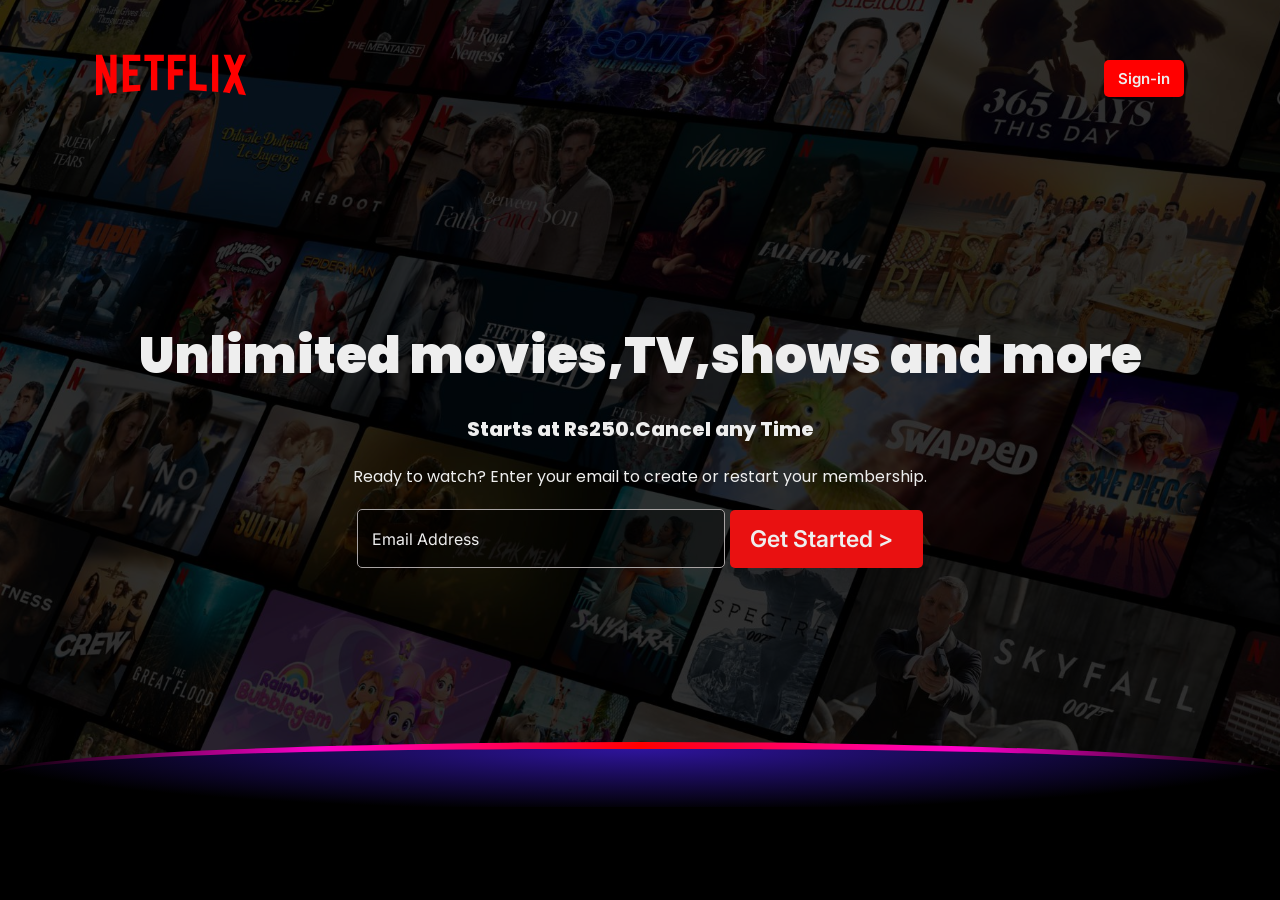
==== index.html @ f0ff2ee6 "Rename Index.html to index.html" ====
<!doctype html>
<html lang="en">
  <head>
    <meta charset="UTF-8" />
    <meta name="viewport" content="width=device-width, initial-scale=1.0" />
    <title>Netflix</title>
    <link rel="stylesheet" href="Netflix.css" />
  </head>
  <body>
    <div class="top">
      <nav>
        <span class="img"><img src="Assets/logo.svg" alt="logo" /></span>
        <button class="sign-in">Sign-in</button>
      </nav>

      <div class="box"></div>

      <div class="hero">
        <span>Unlimited movies,TV,shows and more</span>
        <span>Starts at Rs250.Cancel any Time</span>
        <span
          >Ready to watch? Enter your email to create or restart your
          membership.</span
        >

        <div class="email-signup">
          <input
            type="email"
            name="email"
            id="email"
            placeholder=""
            autocomplete="off"
          />
          <label for="email">Email Address</label>
          <button class="get-started">Get Started ></button>
        </div>
      </div>

      <div class="separation">
        <div class="curve-out"></div>
      </div>
<main>
  <header>
    
  </header>
</main>
    </div>
  </body>
</html>
---- Netflix.css ----
@import url("https://fonts.googleapis.com/css2?family=Google+Sans:ital,opsz,wght@0,17..18,400..700;1,17..18,400..700&family=Inter:ital,opsz,wght@0,14..32,100..900;1,14..32,100..900&family=Lobster&family=Montserrat:ital,wght@0,100..900;1,100..900&family=Poppins:wght@700&display=swap");
* {
  margin: 0;
  padding: 0;
  font-family: "Poppins", sans-serif;
}
body {
  background-color: black;
  border-top-left-radius: 50%;
  border-top-right-radius: 50%;
}
.top {
  background-image: url(Assets/BG.jpg);
  background-size: max(1400px, 100vw);
  height: 85vh;
  position: relative;
  background-repeat: no-repeat;
  background-position: center center;
}
.top .box {
  opacity: 0.75;
  height: 100%;
  width: 100%;
  background-color: black;
  position: absolute;
  top: 0;
  z-index: 1;
}
nav {
  max-width: 85%;
  margin: auto;
  display: flex;
  align-items: center;
  justify-content: space-between;
}
span img {
  height: 150px;
  width: 150px;
  color: #ff202f;
  position: relative;
  z-index: 10;
}
nav .sign-in {
  color: #eee;
  font-family: sans-serif;
  padding: 9px 14px;
  font-size: 15px;
  font-weight: 600;
  border: none;
  outline: none;
  border-radius: 5px;
  background-color: red;
  cursor: pointer;
  z-index: 10;
  transition: all 0.5s ease;
  font-family: "Inter", sans-serif;
}
nav .sign-in:hover {
  background-color: rgb(201, 12, 12);
}
.hero {
  font-family: "Poppins", sans-serif;
  /* height: calc(100% - 160px); */
  height: 75%;
  display: flex;
  position: relative;
  justify-content: center;
  align-items: center;
  flex-direction: column;
  color: #eee;
  z-index: 10;
  gap: 20px;
}
.hero span:first-child {
  font-weight: 900;
  font-size: 50px;
}
.hero span:nth-child(2) {
  font-size: 20px;
  font-weight: 800;
}
.hero .email-signup {
  display: flex;
  align-items: center;
  position: relative;
}
.hero .email-signup input {
  border-radius: 5px;
  border: 1px solid #a8a3a3;
  color: #eee;
  padding: 23px 12px 18px 18px;
  width: 21rem;
  font-weight: 400;
  font-family: "Inter", sans-serif;
  background-color: rgba(0, 0, 0, 0.5);

  margin-right: 5px;
  transition: all 0.5s ease-in-out;
}
.hero .email-signup label {
  position: absolute;
  left: 0;
  left: 15px;
  top: 50%;
  font-weight: 400;
  font-family: "Inter", sans-serif;
  transform: translateY(-50%);
  color: #eee;
  transition: all 0.2s ease;
}
.hero .email-signup input:focus ~ label,
.hero .email-signup input:not(:placeholder-shown) ~ label {
  top: 8px;
  font-size: 12px;
  transform: translateY(0);
}
.hero .email-signup input:focus {
  outline: 2px solid #fff;
}

.hero .email-signup button {
  padding: 15px 30px 15px 20px;
  border-radius: 5px;
  font-size: 23px;
  font-weight: 600;
  font-family: "Inter", sans-serif;
  color: #eee;
  background-color: #e91111;
  border: none;
  outline: none;
  transition: all 0.1s ease-in-out;
  cursor: pointer;
}
.hero .email-signup button:hover {
  background-color: rgb(190, 12, 12);
}
.separation {
  position: absolute;
  top: 97%;
  z-index: 10;
  height: 4rem;
  width: 100%;
  background: linear-gradient(
    to left,
    black,
    rgb(255, 0, 204),
    red,
    rgb(255, 0, 204),
    black
  );
  border-top-left-radius: 60%;
  border-top-right-radius: 60%;
}
.separation .curve-out {
  height: 90%;
  width: 100%;
  position: absolute;
  background: radial-gradient(ellipse at 50% 0, #2e149c, black 75%);
  top: 11%;
  border-top-left-radius: 45%;
  border-top-right-radius: 45%;
}

@media (max-width: 460px) {
  nav {
    flex-wrap: wrap;
  }
  .hero span{
    text-align: center;
    flex-wrap: wrap;
    margin: auto;
  }
  .hero .email-signup {
    display: flex;
    flex-direction: column;
    justify-content: center;
    align-items: center;
    gap: 10px;
    flex-wrap: wrap;
  }
  .hero .email-signup label {
    position: absolute;
    top: 25%;
  }
  .hero span:first-child {
  font-weight: 900;
  font-size: 45px;
  text-align: center;
}
.hero span:nth-child(2) {
  font-size: 20px;
  font-weight: 800;
}
}
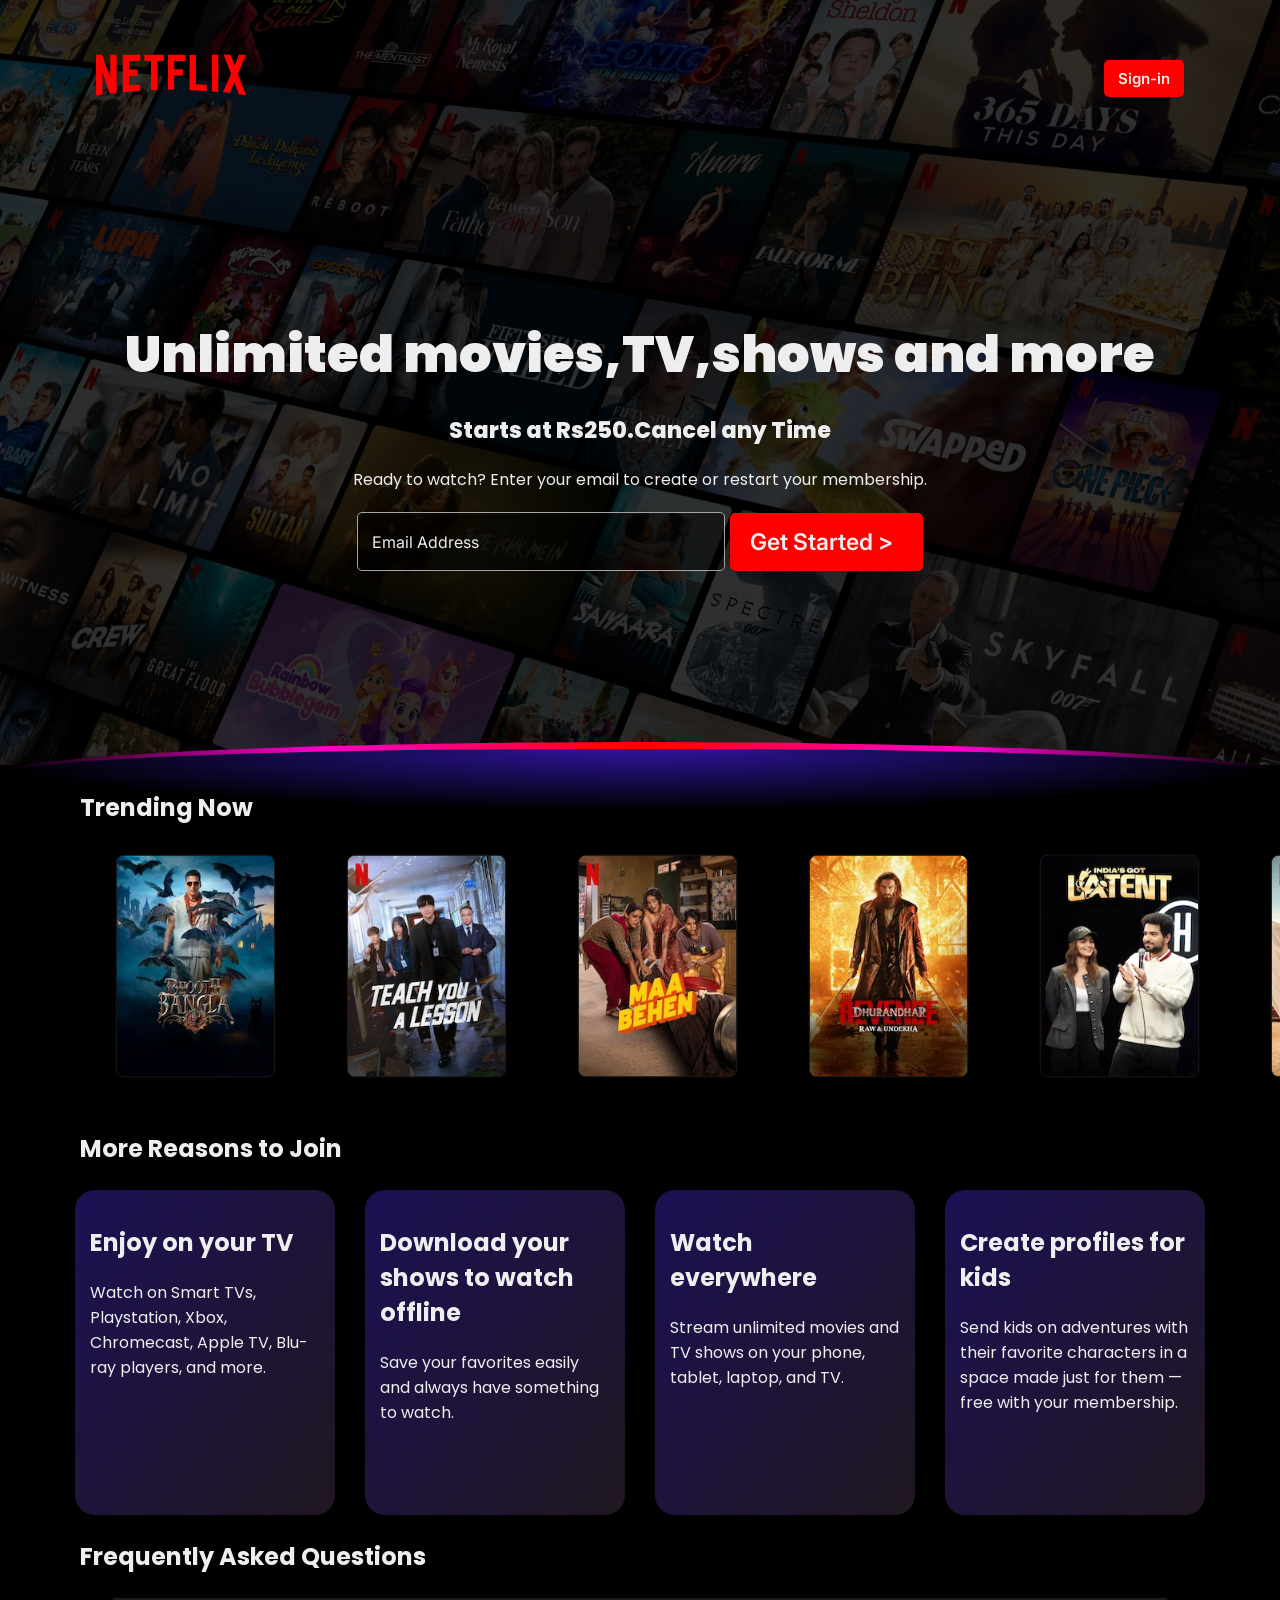
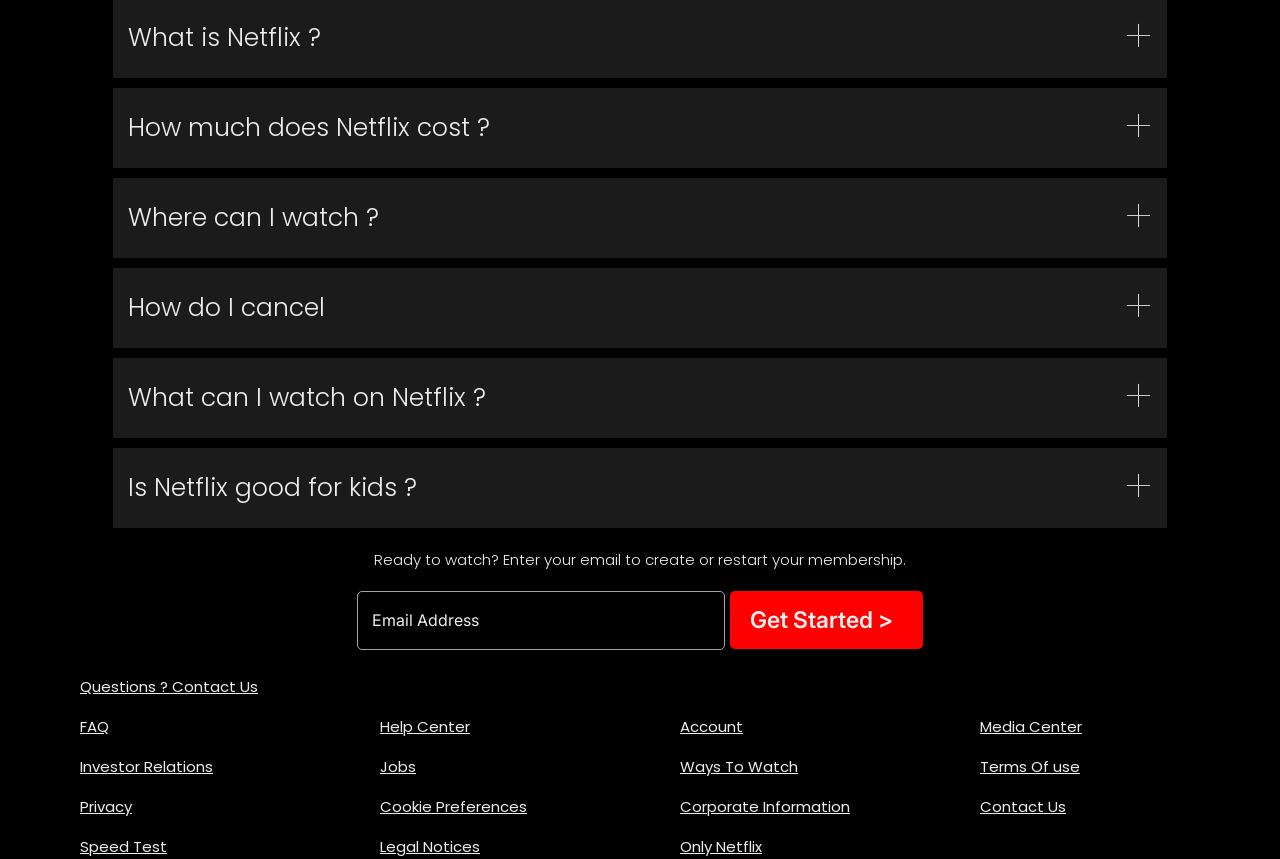
==== commit b66475f1: "Completed Netflix UI Clone" ====
--- a/index.html
+++ b/index.html
@@ -1,49 +1,144 @@
 <!doctype html>
 <html lang="en">
-  <head>
-    <meta charset="UTF-8" />
-    <meta name="viewport" content="width=device-width, initial-scale=1.0" />
-    <title>Netflix</title>
-    <link rel="stylesheet" href="Netflix.css" />
-  </head>
-  <body>
-    <div class="top">
-      <nav>
-        <span class="img"><img src="Assets/logo.svg" alt="logo" /></span>
-        <button class="sign-in">Sign-in</button>
-      </nav>
 
-      <div class="box"></div>
+<head>
+  <meta charset="UTF-8" />
+  <meta name="viewport" content="width=device-width, initial-scale=1.0" />
+  <title>Netflix</title>
+  <link rel="stylesheet" href="Netflix.css" />
+</head>
 
-      <div class="hero">
-        <span>Unlimited movies,TV,shows and more</span>
-        <span>Starts at Rs250.Cancel any Time</span>
-        <span
-          >Ready to watch? Enter your email to create or restart your
-          membership.</span
-        >
+<body>
+  <div class="top">
+    <nav>
+      <span class="logo"><img src="Assets/logo.svg" alt="logo" /></span>
+      <button class="sign-in">Sign-in</button>
+    </nav>
+
+    <div class="box"></div>
+
+    <div class="hero">
+      <span>Unlimited movies,TV,shows and more</span>
+      <span>Starts at Rs250.Cancel any Time</span>
+      <span>Ready to watch? Enter your email to create or restart your
+        membership.</span>
+
+      <div class="email-signup">
+        <input type="email" name="email" id="email" placeholder="" autocomplete="off" />
+        <label for="email">Email Address</label>
+        <button class="get-started">Get Started ></button>
+      </div>
+    </div>
+
+    <div class="separation">
+      <div class="curve-out"></div>
+    </div>
+    <main>
+      <section class="trending-section">
+        <h2> Trending Now</h2>
+        <div class="trending-movies">
+          <span> <img src="Assets/movie-img-1.webp" alt=""></span>
+          <span> <img src="Assets/movie-img-2.webp" alt=""></span>
+          <span> <img src="Assets/movie-img-3.webp" alt=""></span>
+          <span> <img src="Assets/movie-img-4.webp" alt=""></span>
+          <span> <img src="Assets/movie-img-5.webp" alt=""></span>
+          <span> <img src="Assets/movie-img-6.webp" alt=""></span>
+
+        </div>
+      </section>
+
+      <section class="RTJ">
+        <h2>More Reasons to Join</h2>
+        <div class="reasons-container">
+          <div class="Reasons">
+            <h2>Enjoy on your TV</h2>
+            <span>Watch on Smart TVs, Playstation, Xbox, Chromecast, Apple TV, Blu-ray players, and more. </span>
+          </div>
+          <div class="Reasons">
+            <h2>Download your shows to watch offline</h2>
+            <span>Save your favorites easily and always have something to watch. </span>
+          </div>
+          <div class="Reasons">
+            <h2>Watch everywhere</h2>
+            <span>Stream unlimited movies and TV shows on your phone, tablet, laptop, and TV. </span>
+          </div>
+          <div class="Reasons">
+            <h2>Create profiles for kids</h2>
+            <span>Send kids on adventures with their favorite characters in a space made just for them — free with your
+              membership. </span>
+          </div>
+      </section>
+      <section class="FAQ">
+        <h2>Frequently Asked Questions</h2>
+        <div class="FAQ-Container">
+          <div class="FAQ-Box">
+            <span>What is Netflix ?</span>
+            <span class="plus-icon"> + </span>
+          </div>
+          <div class="FAQ-Box">
+            <span>How much does Netflix cost ?</span>
+            <span class="plus-icon"> + </span>
+          </div>
+          <div class="FAQ-Box">
+            <span>Where can I watch ?</span>
+            <span class="plus-icon"> + </span>
+          </div>
+          <div class="FAQ-Box">
+            <span>How do I cancel</span>
+            <span class="plus-icon"> + </span>
+          </div>
+          <div class="FAQ-Box">
+            <span>What can I watch on Netflix ?</span>
+            <span class="plus-icon"> + </span>
+          </div>
+          <div class="FAQ-Box">
+            <span>Is Netflix good for kids ?</span>
+            <span class="plus-icon"> + </span>
+          </div>
+        </div>
+      </section>
+      <section class="hero hero-end">
+        <span>Ready to watch? Enter your email to create or restart your
+          membership.</span>
 
         <div class="email-signup">
-          <input
-            type="email"
-            name="email"
-            id="email"
-            placeholder=""
-            autocomplete="off"
-          />
+          <input type="email" name="email" id="email" placeholder="" autocomplete="off" />
           <label for="email">Email Address</label>
           <button class="get-started">Get Started ></button>
         </div>
+
+      </section>
+    </main>
+
+    <footer>
+      <a href="#">Questions ? Contact Us</a>
+      <div>
+        <ul>
+          <li><a href="#">FAQ</a></li>
+          <li><a href="#">Help Center</a></li>
+          <li><a href="#">Account</a></li>
+          <li><a href="#">Media Center</a></li>
+        </ul>
+        <ul>
+          <li><a href="#">Investor Relations</a></li>
+          <li><a href="#">Jobs</a></li>
+          <li><a href="#">Ways To Watch</a></li>
+          <li><a href="#">Terms Of use</a></li>
+        </ul>
+        <ul>
+          <li><a href="#">Privacy</a></li>
+          <li><a href="#">Cookie Preferences</a></li>
+          <li><a href="#">Corporate Information</a></li>
+          <li><a href="#">Contact Us</a></li>
+        </ul>
+        <ul>
+          <li><a href="#">Speed Test</a></li>
+          <li><a href="#">Legal Notices</a></li>
+          <li><a href="#">Only Netflix</a></li>
+        </ul>
       </div>
+    </footer>
 
-      <div class="separation">
-        <div class="curve-out"></div>
-      </div>
-<main>
-  <header>
-    
-  </header>
-</main>
-    </div>
-  </body>
-</html>
+</body>
+
+</html>
--- a/Netflix.css
+++ b/Netflix.css
@@ -1,22 +1,29 @@
-@import url("https://fonts.googleapis.com/css2?family=Google+Sans:ital,opsz,wght@0,17..18,400..700;1,17..18,400..700&family=Inter:ital,opsz,wght@0,14..32,100..900;1,14..32,100..900&family=Lobster&family=Montserrat:ital,wght@0,100..900;1,100..900&family=Poppins:wght@700&display=swap");
+@import url("https://fonts.googleapis.com/css2?family=Google+Sans:ital,opsz,wght@0,17..18,400..700;1,17..18,400..700&family=Inter:ital,opsz,wght@0,14..32,100..900;1,14..32,100..900&family=Lobster&family=Montserrat:ital,wght@0,100..900;1,100..900&family=Poppins:wght@300;400;500;600;700&display=swap");
+
+:root {
+  --primary-color: #eee;
+}
+
 * {
   margin: 0;
   padding: 0;
   font-family: "Poppins", sans-serif;
 }
+
 body {
   background-color: black;
-  border-top-left-radius: 50%;
-  border-top-right-radius: 50%;
-}
+}
+
 .top {
   background-image: url(Assets/BG.jpg);
-  background-size: max(1400px, 100vw);
-  height: 85vh;
+
+  background-size: cover;
+  height: max(85vh, 45vh);
   position: relative;
   background-repeat: no-repeat;
   background-position: center center;
 }
+
 .top .box {
   opacity: 0.75;
   height: 100%;
@@ -26,6 +33,7 @@
   top: 0;
   z-index: 1;
 }
+
 nav {
   max-width: 85%;
   margin: auto;
@@ -33,15 +41,17 @@
   align-items: center;
   justify-content: space-between;
 }
-span img {
+
+.logo img {
   height: 150px;
   width: 150px;
-  color: #ff202f;
+  color: red;
   position: relative;
   z-index: 10;
 }
+
 nav .sign-in {
-  color: #eee;
+  color: var(--primary-color);
   font-family: sans-serif;
   padding: 9px 14px;
   font-size: 15px;
@@ -55,15 +65,17 @@
   transition: all 0.5s ease;
   font-family: "Inter", sans-serif;
 }
+
 nav .sign-in:hover {
   background-color: rgb(201, 12, 12);
 }
+
 .hero {
   font-family: "Poppins", sans-serif;
-  /* height: calc(100% - 160px); */
   height: 75%;
   display: flex;
   position: relative;
+  display: flex;
   justify-content: center;
   align-items: center;
   flex-direction: column;
@@ -71,32 +83,40 @@
   z-index: 10;
   gap: 20px;
 }
+
 .hero span:first-child {
   font-weight: 900;
-  font-size: 50px;
-}
+  font-size: clamp(1.8rem, 5vw, 3.2rem);
+  text-align: center;
+  padding: 0 1rem;
+}
+
 .hero span:nth-child(2) {
-  font-size: 20px;
+  font-size: clamp(1rem, 2.5vw, 1.4rem);
   font-weight: 800;
-}
+  text-align: center;
+  padding: 0 1rem;
+}
+
 .hero .email-signup {
   display: flex;
   align-items: center;
   position: relative;
 }
+
 .hero .email-signup input {
   border-radius: 5px;
   border: 1px solid #a8a3a3;
-  color: #eee;
+  color: var(--primary-color);
   padding: 23px 12px 18px 18px;
   width: 21rem;
   font-weight: 400;
   font-family: "Inter", sans-serif;
   background-color: rgba(0, 0, 0, 0.5);
-
   margin-right: 5px;
   transition: all 0.5s ease-in-out;
 }
+
 .hero .email-signup label {
   position: absolute;
   left: 0;
@@ -105,17 +125,20 @@
   font-weight: 400;
   font-family: "Inter", sans-serif;
   transform: translateY(-50%);
-  color: #eee;
+  color: var(--primary-color);
   transition: all 0.2s ease;
 }
-.hero .email-signup input:focus ~ label,
-.hero .email-signup input:not(:placeholder-shown) ~ label {
+
+.hero .email-signup input:focus~label,
+.hero .email-signup input:not(:placeholder-shown)~label {
   top: 8px;
   font-size: 12px;
   transform: translateY(0);
 }
+
 .hero .email-signup input:focus {
   outline: 2px solid #fff;
+  box-sizing: border-box;
 }
 
 .hero .email-signup button {
@@ -124,33 +147,36 @@
   font-size: 23px;
   font-weight: 600;
   font-family: "Inter", sans-serif;
-  color: #eee;
-  background-color: #e91111;
+  color: var(--primary-color);
+
+  background-color: red;
   border: none;
   outline: none;
   transition: all 0.1s ease-in-out;
   cursor: pointer;
 }
+
 .hero .email-signup button:hover {
   background-color: rgb(190, 12, 12);
 }
+
 .separation {
   position: absolute;
   top: 97%;
-  z-index: 10;
+  z-index: 1;
+  border-bottom: none;
   height: 4rem;
   width: 100%;
-  background: linear-gradient(
-    to left,
-    black,
-    rgb(255, 0, 204),
-    red,
-    rgb(255, 0, 204),
-    black
-  );
+  background: linear-gradient(to left,
+      black,
+      rgb(255, 0, 204),
+      red,
+      rgb(255, 0, 204),
+      black);
   border-top-left-radius: 60%;
   border-top-right-radius: 60%;
 }
+
 .separation .curve-out {
   height: 90%;
   width: 100%;
@@ -161,34 +187,220 @@
   border-top-right-radius: 45%;
 }
 
-@media (max-width: 460px) {
+main {
+  display: flex;
+  flex-direction: column;
+}
+
+.trending-section h2 {
+  position: relative;
+  top: 35px;
+  color: var(--primary-color);
+  margin: 1.5rem 0 1.5rem 5rem;
+  z-index: 10;
+}
+
+.trending-section .trending-movies {
+  margin: 2rem 0 0 6rem;
+  display: flex;
+  gap: 2rem;
+  overflow: auto;
+}
+
+.trending-section .trending-movies img {
+  position: relative;
+  top: 5px;
+  width: 197px;
+  height: 276px;
+  object-fit: cover;
+  border-radius: 10px;
+  border: 1px solid #252424;
+  transform: scale(0.8);
+  transition: transform 0.2s ease-in-out;
+  cursor: pointer;
+}
+
+.trending-section .trending-movies img:hover {
+  transform: scale(0.9);
+}
+
+.RTJ>h2 {
+  margin: 1.5rem 0 1.5rem 5rem;
+  color: var(--primary-color);
+}
+
+.reasons-container {
+  display: grid;
+  grid-template-columns: repeat(4, 1fr);
+  margin: 0 50px 0 50px;
+  padding: 0 25px 0 25px;
+  gap: 30px;
+}
+
+.Reasons {
+  padding: 15px 15px 90px 15px;
+  border-radius: 20px;
+  border: none;
+  outline: none;
+  color: var(--primary-color);
+  background: linear-gradient(to bottom right, #1c1053, #201720);
+}
+
+.Reasons h2,
+p {
+  padding: 20px 0;
+}
+
+.FAQ {
+  color: var(--primary-color);
+}
+
+.FAQ h2 {
+  margin: 1.5rem 0 1.5rem 5rem;
+}
+
+.FAQ-Container {
+  display: flex;
+  flex-direction: column;
+  justify-content: center;
+  align-items: center;
+  font-weight: 200;
+  gap: 10px;
+}
+
+.FAQ-Box {
+  display: flex;
+  justify-content: space-between;
+  align-items: center;
+
+  height: 50px;
+  width: 80%;
+  font-size: 25px;
+  font-weight: 300;
+  padding: 15px;
+  background-color: rgba(134, 133, 133, 0.2);
+  transition: all 0.2s ease;
+  cursor: pointer;
+}
+
+.FAQ-Box:hover {
+  background-color: rgba(196, 192, 192, 0.2);
+}
+
+.FAQ-Box .plus-icon {
+  font-size: 45px;
+  font-weight: 100;
+}
+
+.hero-end span:first-child {
+  font-size: 15px;
+  margin-top: 20px;
+  font-weight: 300;
+}
+
+footer {
+  margin: 1.5rem 0 1.5rem 5rem;
+}
+
+footer a {
+  font-size: 15px;
+  color: #eee;
+}
+
+footer ul {
+  display: grid;
+  grid-template-columns: repeat(4, 1fr);
+  margin: 15px 0 0 0;
+}
+
+@media (max-width: 900px) {
   nav {
     flex-wrap: wrap;
   }
-  .hero span{
+
+  .hero span {
+    position: static;
     text-align: center;
     flex-wrap: wrap;
-    margin: auto;
-  }
+
+    padding: 0 0 2rem 0;
+  }
+
   .hero .email-signup {
     display: flex;
     flex-direction: column;
     justify-content: center;
     align-items: center;
-    gap: 10px;
-    flex-wrap: wrap;
-  }
+    gap: 15px;
+    flex-wrap: wrap;
+    position: relative;
+    bottom: 25px;
+  }
+
   .hero .email-signup label {
     position: absolute;
-    top: 25%;
-  }
+    top: 22px;
+    left: 18px;
+  }
+
   .hero span:first-child {
-  font-weight: 900;
-  font-size: 45px;
-  text-align: center;
-}
-.hero span:nth-child(2) {
+    font-weight: 900;
+    font-size: 30px;
+    text-align: center;
+    flex-wrap: wrap;
+  }
+
+  .hero-end span:first-child {
+    font-size: 20px;
+    font-weight: 200;
+    padding: 15px;
+  }
+.hero-end .email-signup input{
+  width: 20rem;
+}
+  .hero span:nth-child(2) {
+    font-size: 20px;
+    font-weight: 800;
+    flex-wrap: wrap;
+  }
+
+  .hero span:nth-child(3) {
+    flex-wrap: wrap;
+  }
+    .main {
+    margin-top: 5rem;
+  }
+
+  .top {
+    background-size: cover;
+  }
+
+  .separation .curve-out {
+    border-top-left-radius: 35%;
+    border-top-right-radius: 35%;
+  }
+
+  .reasons-container {
+    grid-template-columns: 1fr;
+   
+  }
+
+  .FAQ h2 {
+    margin: 1.5rem 0 1.5rem 2rem;
+  }
+.FAQ-Box span:first-child{
   font-size: 20px;
-  font-weight: 800;
-}
-}
+  padding-right: 10px;
+}
+.FAQ-Box .plus-icon{
+  font-size: 35px;
+}
+  footer ul {
+    display: grid;
+    grid-template-columns: repeat(2, 1fr);
+    gap: 15px;
+    margin: 15px 0 0 0;
+  }
+
+
+}
